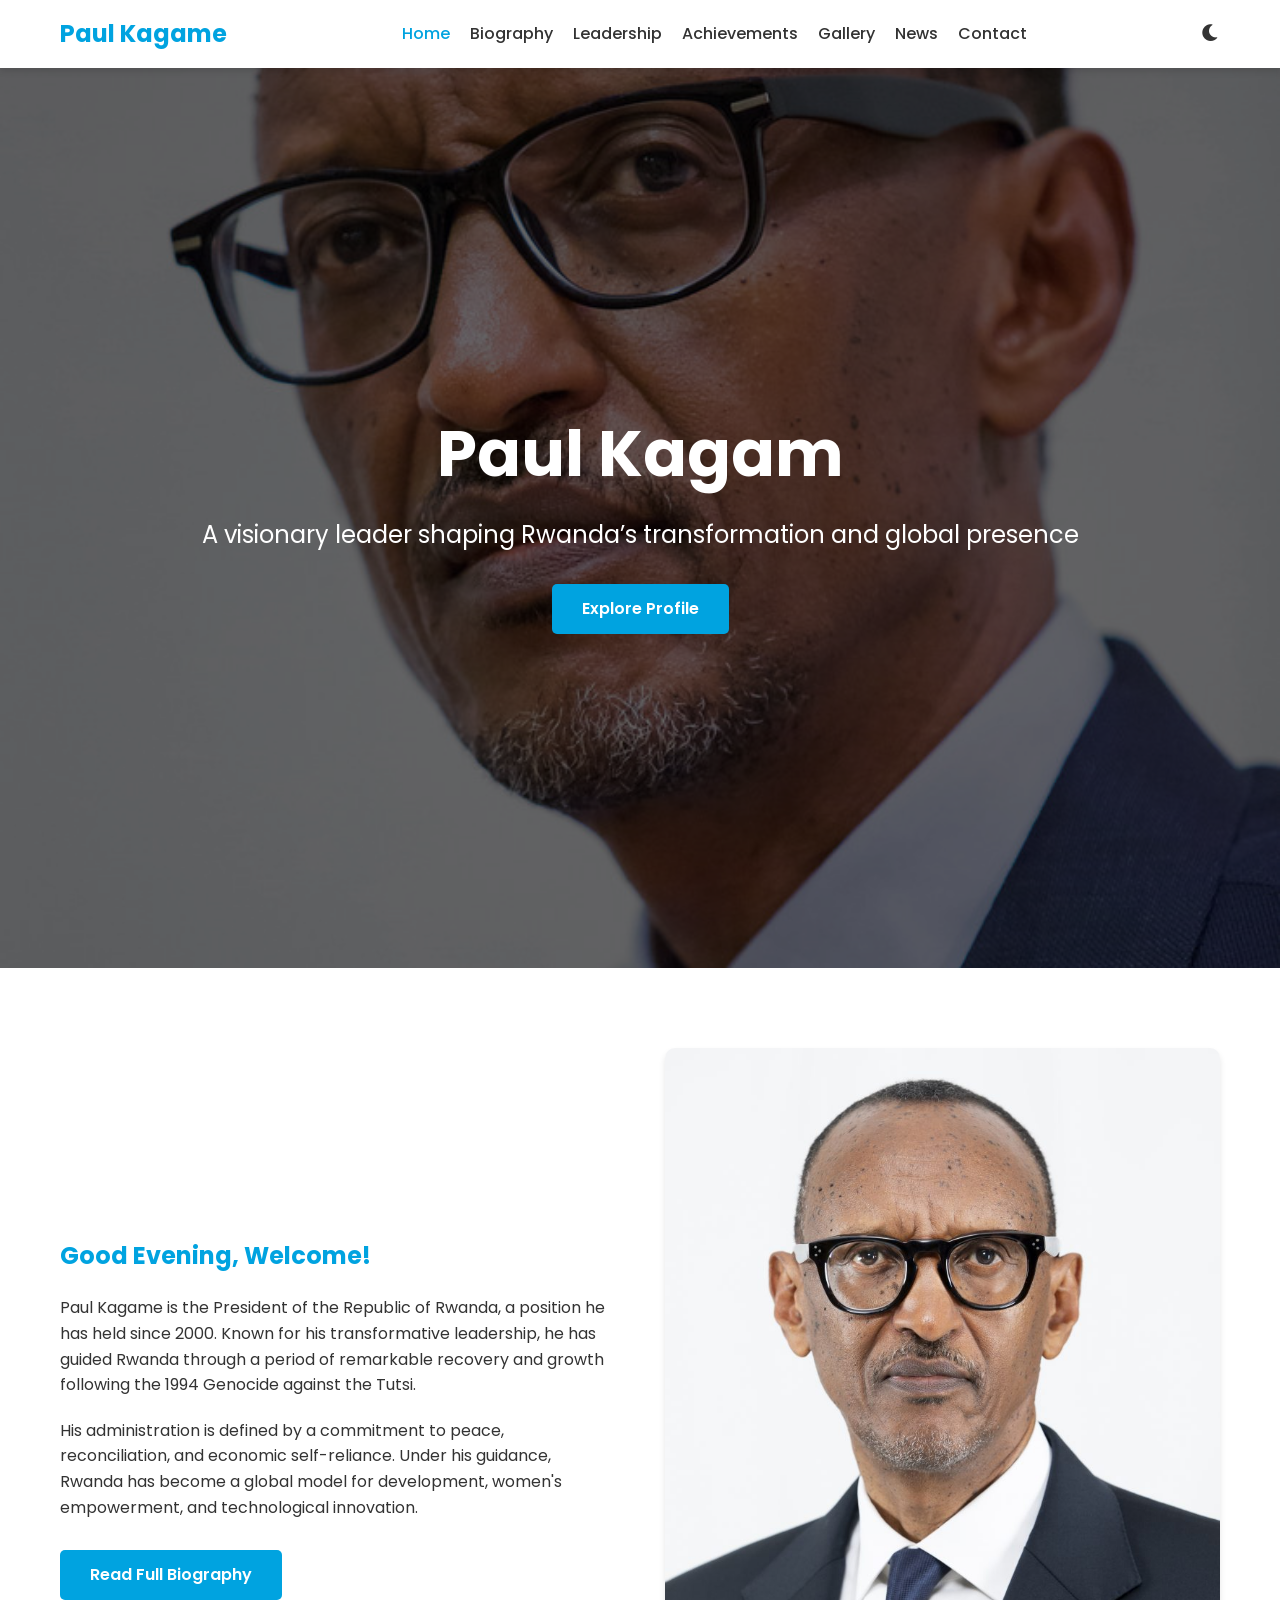
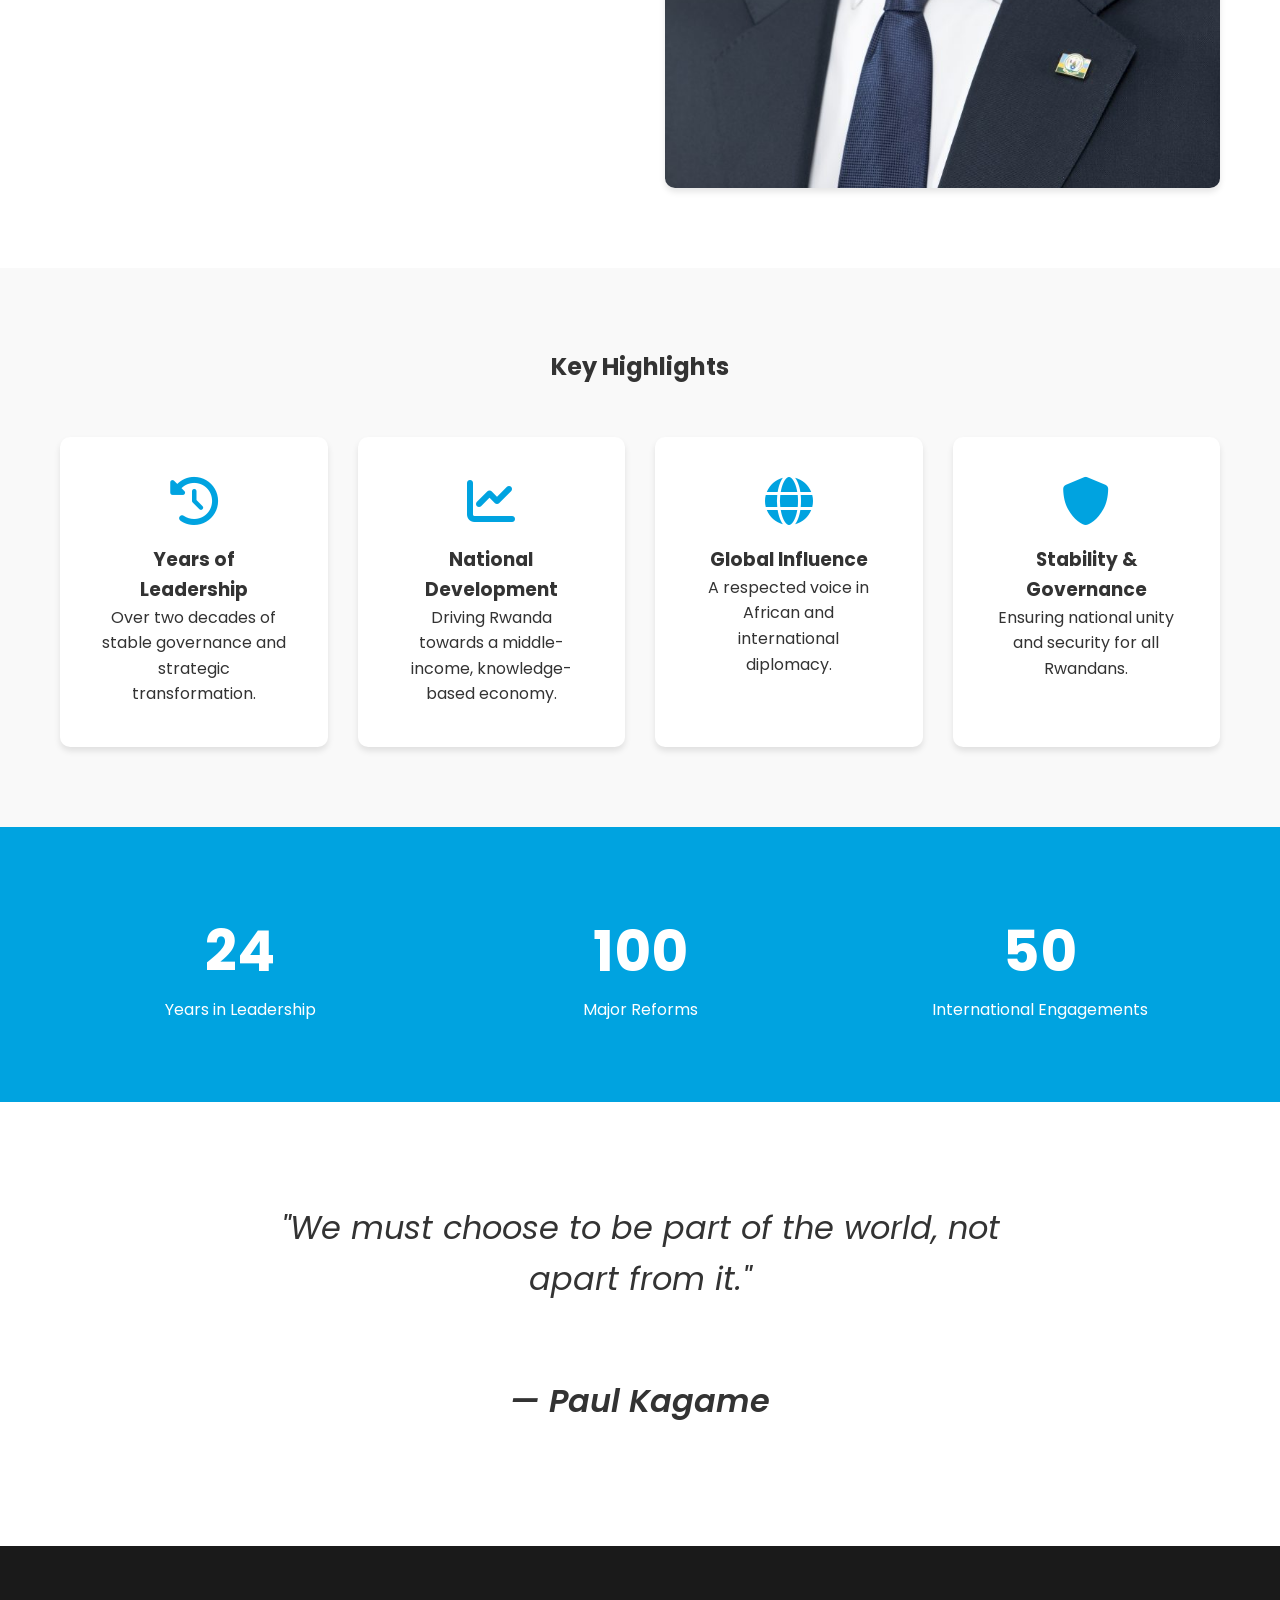
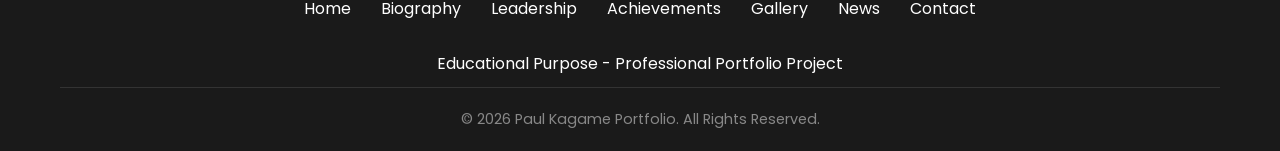
==== index.html @ 9ca7ed16 ""Initial"" ====
<!DOCTYPE html>
<html lang="en">
<head>
    <meta charset="UTF-8">
    <meta name="viewport" content="width=device-width, initial-scale=1.0">
    <title>Paul Kagame | President of Rwanda</title>
    <link rel="stylesheet" href="assets/css/style.css">
    <link href="https://fonts.googleapis.com/css2?family=Poppins:wght@300;400;500;600;700&display=swap" rel="stylesheet">
    <link rel="stylesheet" href="https://cdnjs.cloudflare.com/ajax/libs/font-awesome/6.0.0/css/all.min.css">
</head>
<body>

    <header>
        <div class="container">
            <nav>
                <div class="logo">Paul Kagame</div>
                <ul class="nav-links">
                    <li><a href="index.html" class="active">Home</a></li>
                    <li><a href="biography.html">Biography</a></li>
                    <li><a href="leadership.html">Leadership</a></li>
                    <li><a href="achievements.html">Achievements</a></li>
                    <li><a href="gallery.html">Gallery</a></li>
                    <li><a href="news.html">News</a></li>
                    <li><a href="contact.html">Contact</a></li>
                </ul>
                <div class="nav-controls">
                    <div id="theme-toggle"><i class="fas fa-moon"></i></div>
                    <div class="hamburger"><i class="fas fa-bars"></i></div>
                </div>
            </nav>
        </div>
    </header>

    <section class="hero" style="background-image: url('assets/images/0dr7gwy3WIJO.jpg');">
        <div class="hero-content">
            <h1 id="typing-text"></h1>
            <p>A visionary leader shaping Rwanda’s transformation and global presence</p>
            <a href="biography.html" class="btn">Explore Profile</a>
        </div>
    </section>

    <section class="intro reveal">
        <div class="container">
            <div class="intro-grid" style="display: grid; grid-template-columns: 1fr 1fr; gap: 50px; align-items: center; padding: 80px 0;">
                <div class="intro-text">
                    <h2 id="dynamic-greeting" style="color: var(--primary-color); margin-bottom: 20px;">Welcome</h2>
                    <p style="margin-bottom: 20px;">Paul Kagame is the President of the Republic of Rwanda, a position he has held since 2000. Known for his transformative leadership, he has guided Rwanda through a period of remarkable recovery and growth following the 1994 Genocide against the Tutsi.</p>
                    <p style="margin-bottom: 30px;">His administration is defined by a commitment to peace, reconciliation, and economic self-reliance. Under his guidance, Rwanda has become a global model for development, women's empowerment, and technological innovation.</p>
                    <a href="biography.html" class="btn">Read Full Biography</a>
                </div>
                <div class="intro-image">
                    <img src="assets/images/ZU34AkmT9CVb.jpeg" alt="Paul Kagame Portrait" style="border-radius: 10px; box-shadow: var(--shadow);">
                </div>
            </div>
        </div>
    </section>

    <section class="highlights reveal" style="background: var(--card-bg); padding: 80px 0;">
        <div class="container">
            <div class="section-title" style="text-align: center; margin-bottom: 50px;">
                <h2>Key Highlights</h2>
            </div>
            <div class="highlight-grid" style="display: grid; grid-template-columns: repeat(auto-fit, minmax(250px, 1fr)); gap: 30px;">
                <div class="card" style="padding: 40px; background: var(--bg-color); border-radius: 10px; text-align: center; box-shadow: var(--shadow);">
                    <i class="fas fa-history" style="font-size: 3rem; color: var(--primary-color); margin-bottom: 20px;"></i>
                    <h3>Years of Leadership</h3>
                    <p>Over two decades of stable governance and strategic transformation.</p>
                </div>
                <div class="card" style="padding: 40px; background: var(--bg-color); border-radius: 10px; text-align: center; box-shadow: var(--shadow);">
                    <i class="fas fa-chart-line" style="font-size: 3rem; color: var(--primary-color); margin-bottom: 20px;"></i>
                    <h3>National Development</h3>
                    <p>Driving Rwanda towards a middle-income, knowledge-based economy.</p>
                </div>
                <div class="card" style="padding: 40px; background: var(--bg-color); border-radius: 10px; text-align: center; box-shadow: var(--shadow);">
                    <i class="fas fa-globe" style="font-size: 3rem; color: var(--primary-color); margin-bottom: 20px;"></i>
                    <h3>Global Influence</h3>
                    <p>A respected voice in African and international diplomacy.</p>
                </div>
                <div class="card" style="padding: 40px; background: var(--bg-color); border-radius: 10px; text-align: center; box-shadow: var(--shadow);">
                    <i class="fas fa-shield-alt" style="font-size: 3rem; color: var(--primary-color); margin-bottom: 20px;"></i>
                    <h3>Stability & Governance</h3>
                    <p>Ensuring national unity and security for all Rwandans.</p>
                </div>
            </div>
        </div>
    </section>

    <section class="stats reveal" style="padding: 80px 0; background: var(--primary-color); color: #fff; text-align: center;">
        <div class="container">
            <div class="stats-grid" style="display: grid; grid-template-columns: repeat(auto-fit, minmax(200px, 1fr)); gap: 40px;">
                <div class="stat-item">
                    <h2 class="counter" data-target="24" style="font-size: 3.5rem;">0</h2>
                    <p>Years in Leadership</p>
                </div>
                <div class="stat-item">
                    <h2 class="counter" data-target="100" style="font-size: 3.5rem;">0</h2>
                    <p>Major Reforms</p>
                </div>
                <div class="stat-item">
                    <h2 class="counter" data-target="50" style="font-size: 3.5rem;">0</h2>
                    <p>International Engagements</p>
                </div>
            </div>
        </div>
    </section>

    <section class="quote reveal" style="padding: 100px 0; text-align: center; font-style: italic;">
        <div class="container">
            <blockquote style="font-size: 2rem; max-width: 800px; margin: 0 auto;">
                "We must choose to be part of the world, not apart from it."
                <footer style="background: transparent; color: var(--text-color); margin-top: 20px; font-weight: 600;">— Paul Kagame</footer>
            </blockquote>
        </div>
    </section>

    <footer>
        <div class="container">
            <div class="footer-links">
                <a href="index.html">Home</a>
                <a href="biography.html">Biography</a>
                <a href="leadership.html">Leadership</a>
                <a href="achievements.html">Achievements</a>
                <a href="gallery.html">Gallery</a>
                <a href="news.html">News</a>
                <a href="contact.html">Contact</a>
            </div>
            <p style="margin-bottom: 10px;">Educational Purpose - Professional Portfolio Project</p>
            <div class="footer-bottom">
                &copy; 2026 Paul Kagame Portfolio. All Rights Reserved.
            </div>
        </div>
    </footer>

    <div id="scroll-top"><i class="fas fa-arrow-up"></i></div>

    <script src="assets/js/main.js"></script>
    <script>
        // Typing Animation
        const typingText = document.getElementById('typing-text');
        const words = ["Paul Kagame", "President of the Republic of Rwanda"];
        let wordIndex = 0;
        let charIndex = 0;
        let isDeleting = false;

        function type() {
            const currentWord = words[wordIndex];
            if (isDeleting) {
                typingText.innerText = currentWord.substring(0, charIndex - 1);
                charIndex--;
            } else {
                typingText.innerText = currentWord.substring(0, charIndex + 1);
                charIndex++;
            }

            if (!isDeleting && charIndex === currentWord.length) {
                isDeleting = true;
                setTimeout(type, 2000);
            } else if (isDeleting && charIndex === 0) {
                isDeleting = false;
                wordIndex = (wordIndex + 1) % words.length;
                setTimeout(type, 500);
            } else {
                setTimeout(type, isDeleting ? 100 : 200);
            }
        }
        type();

        // Stats Counter
        const counters = document.querySelectorAll('.counter');
        const speed = 200;

        const startCounter = () => {
            counters.forEach(counter => {
                const updateCount = () => {
                    const target = +counter.getAttribute('data-target');
                    const count = +counter.innerText;
                    const inc = target / speed;

                    if (count < target) {
                        counter.innerText = Math.ceil(count + inc);
                        setTimeout(updateCount, 1);
                    } else {
                        counter.innerText = target;
                    }
                };
                updateCount();
            });
        };

        // Trigger counter when visible
        const observer = new IntersectionObserver((entries) => {
            if (entries[0].isIntersecting) {
                startCounter();
                observer.disconnect();
            }
        });
        observer.observe(document.querySelector('.stats'));
    </script>
</body>
</html>
---- assets/css/style.css ----
/* Paul Kagame Website - Global Styles */
:root {
    --primary-color: #00A3E0; /* Rwanda Flag Blue */
    --secondary-color: #FAD201; /* Rwanda Flag Yellow */
    --accent-color: #20603D; /* Rwanda Flag Green */
    --text-color: #333;
    --bg-color: #fff;
    --card-bg: #f9f9f9;
    --nav-bg: rgba(255, 255, 255, 0.95);
    --footer-bg: #1a1a1a;
    --footer-text: #fff;
    --transition: all 0.3s ease;
    --shadow: 0 4px 6px rgba(0, 0, 0, 0.1);
}

[data-theme="dark"] {
    --text-color: #f4f4f4;
    --bg-color: #121212;
    --card-bg: #1e1e1e;
    --nav-bg: rgba(18, 18, 18, 0.95);
    --shadow: 0 4px 6px rgba(0, 0, 0, 0.3);
}

* {
    margin: 0;
    padding: 0;
    box-sizing: border-box;
}

body {
    font-family: 'Poppins', sans-serif;
    line-height: 1.6;
    color: var(--text-color);
    background-color: var(--bg-color);
    transition: var(--transition);
}

a {
    text-decoration: none;
    color: inherit;
}

ul {
    list-style: none;
}

img {
    max-width: 100%;
    display: block;
}

.container {
    max-width: 1200px;
    margin: 0 auto;
    padding: 0 20px;
}

/* Header & Navigation */
header {
    position: sticky;
    top: 0;
    z-index: 1000;
    background: var(--nav-bg);
    box-shadow: var(--shadow);
    backdrop-filter: blur(10px);
}

nav {
    display: flex;
    justify-content: space-between;
    align-items: center;
    padding: 15px 0;
}

.logo {
    font-size: 1.5rem;
    font-weight: 700;
    color: var(--primary-color);
}

.nav-links {
    display: flex;
    gap: 20px;
}

.nav-links a {
    font-weight: 500;
    transition: var(--transition);
}

.nav-links a:hover, .nav-links a.active {
    color: var(--primary-color);
}

.nav-controls {
    display: flex;
    align-items: center;
    gap: 15px;
}

#theme-toggle {
    cursor: pointer;
    font-size: 1.2rem;
}

.hamburger {
    display: none;
    cursor: pointer;
    font-size: 1.5rem;
}

/* Hero Section */
.hero {
    height: 100vh;
    background-size: cover;
    background-position: center;
    display: flex;
    align-items: center;
    justify-content: center;
    text-align: center;
    color: #fff;
    position: relative;
}

.hero::before {
    content: '';
    position: absolute;
    top: 0;
    left: 0;
    width: 100%;
    height: 100%;
    background: rgba(0, 0, 0, 0.6);
}

.hero-content {
    position: relative;
    z-index: 1;
}

.hero h1 {
    font-size: 4rem;
    margin-bottom: 10px;
}

.hero p {
    font-size: 1.5rem;
    margin-bottom: 30px;
}

.btn {
    display: inline-block;
    padding: 12px 30px;
    background: var(--primary-color);
    color: #fff;
    border-radius: 5px;
    font-weight: 600;
    transition: var(--transition);
    border: none;
    cursor: pointer;
}

.btn:hover {
    background: #0082b3;
    transform: translateY(-3px);
}

/* Footer */
footer {
    background: var(--footer-bg);
    color: var(--footer-text);
    padding: 50px 0 20px;
    text-align: center;
}

.footer-links {
    display: flex;
    justify-content: center;
    gap: 30px;
    margin-bottom: 30px;
}

.footer-bottom {
    border-top: 1px solid #333;
    padding-top: 20px;
    font-size: 0.9rem;
    color: #888;
}

/* Responsive */
@media (max-width: 768px) {
    .nav-links {
        display: none;
        flex-direction: column;
        position: absolute;
        top: 100%;
        left: 0;
        width: 100%;
        background: var(--bg-color);
        padding: 20px;
        box-shadow: var(--shadow);
    }

    .nav-links.active {
        display: flex;
    }

    .hamburger {
        display: block;
    }

    .hero h1 {
        font-size: 2.5rem;
    }
}

/* Animations */
.reveal {
    opacity: 0;
    transform: translateY(30px);
    transition: all 0.8s ease-out;
}

.reveal.active {
    opacity: 1;
    transform: translateY(0);
}

/* Scroll to top */
#scroll-top {
    position: fixed;
    bottom: 30px;
    right: 30px;
    background: var(--primary-color);
    color: #fff;
    width: 45px;
    height: 45px;
    border-radius: 50%;
    display: none;
    align-items: center;
    justify-content: center;
    cursor: pointer;
    z-index: 1000;
    box-shadow: var(--shadow);
    transition: var(--transition);
}

#scroll-top:hover {
    transform: scale(1.1);
}
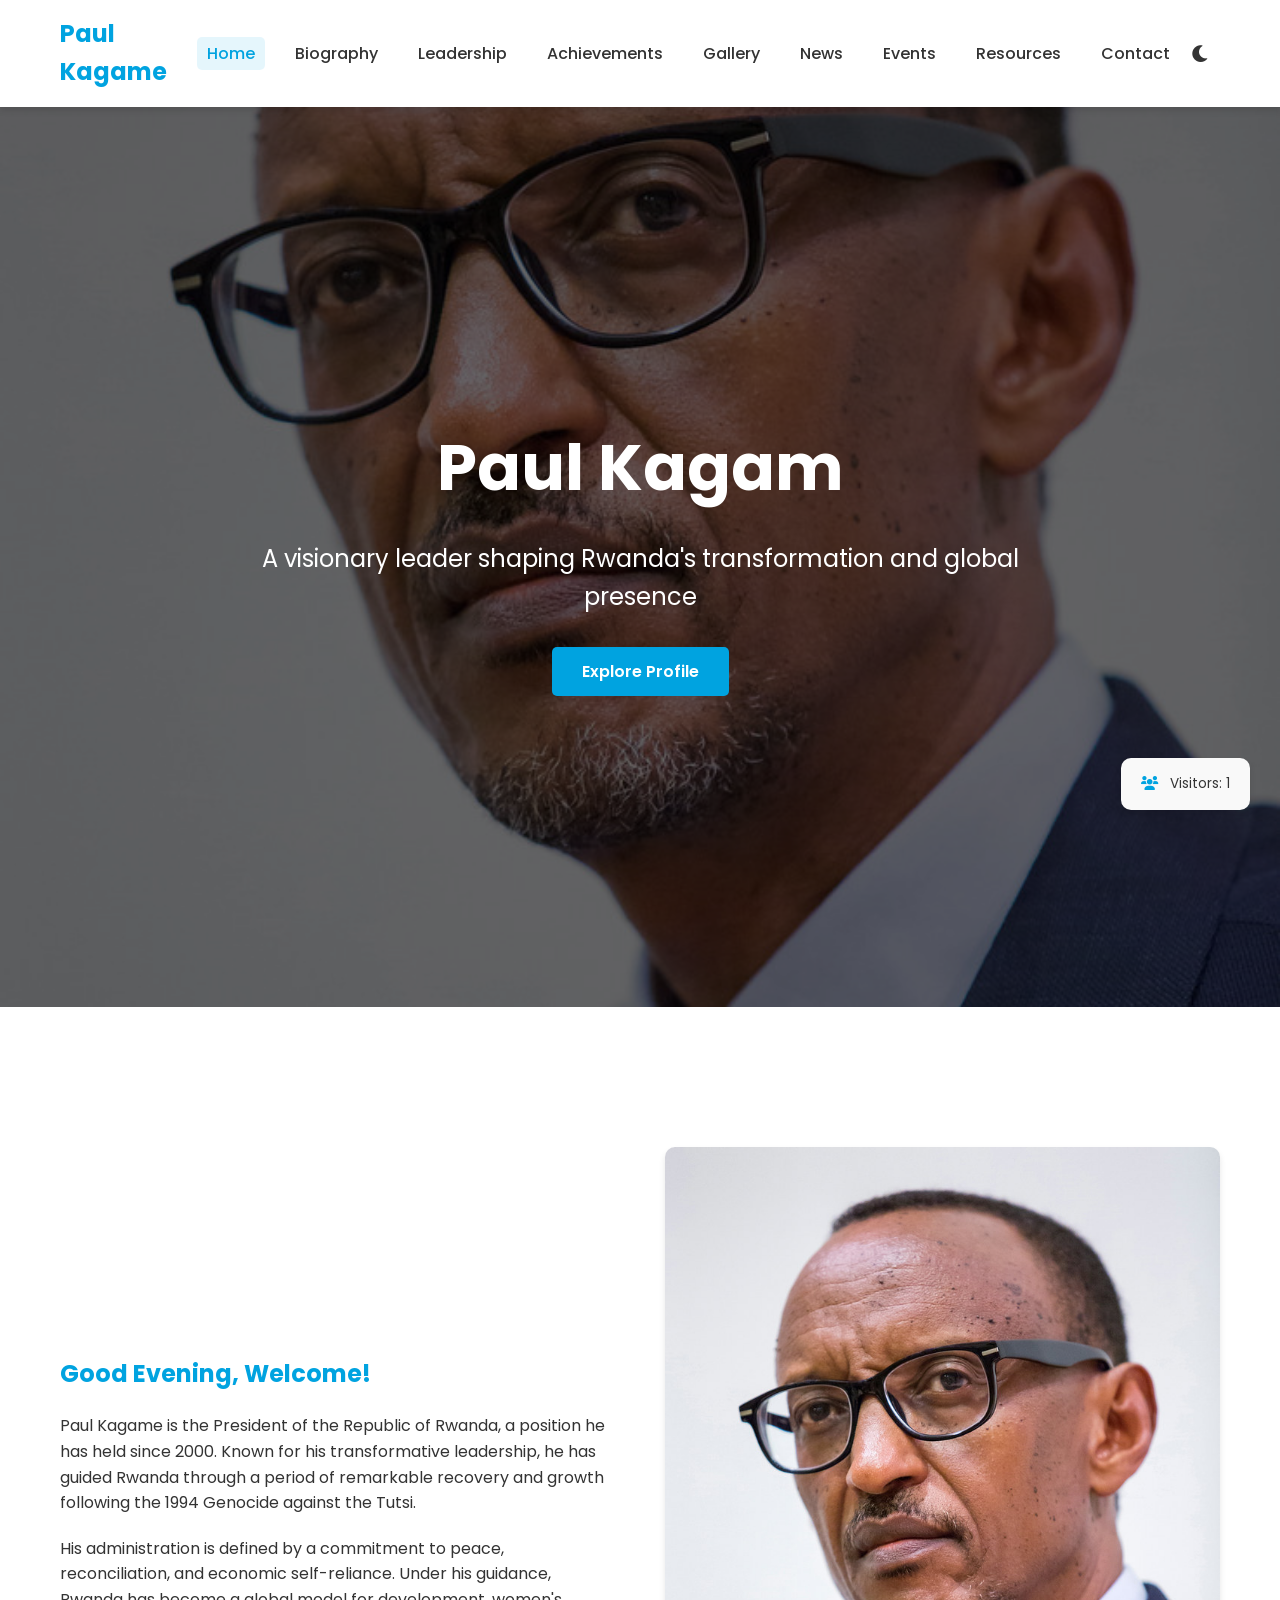
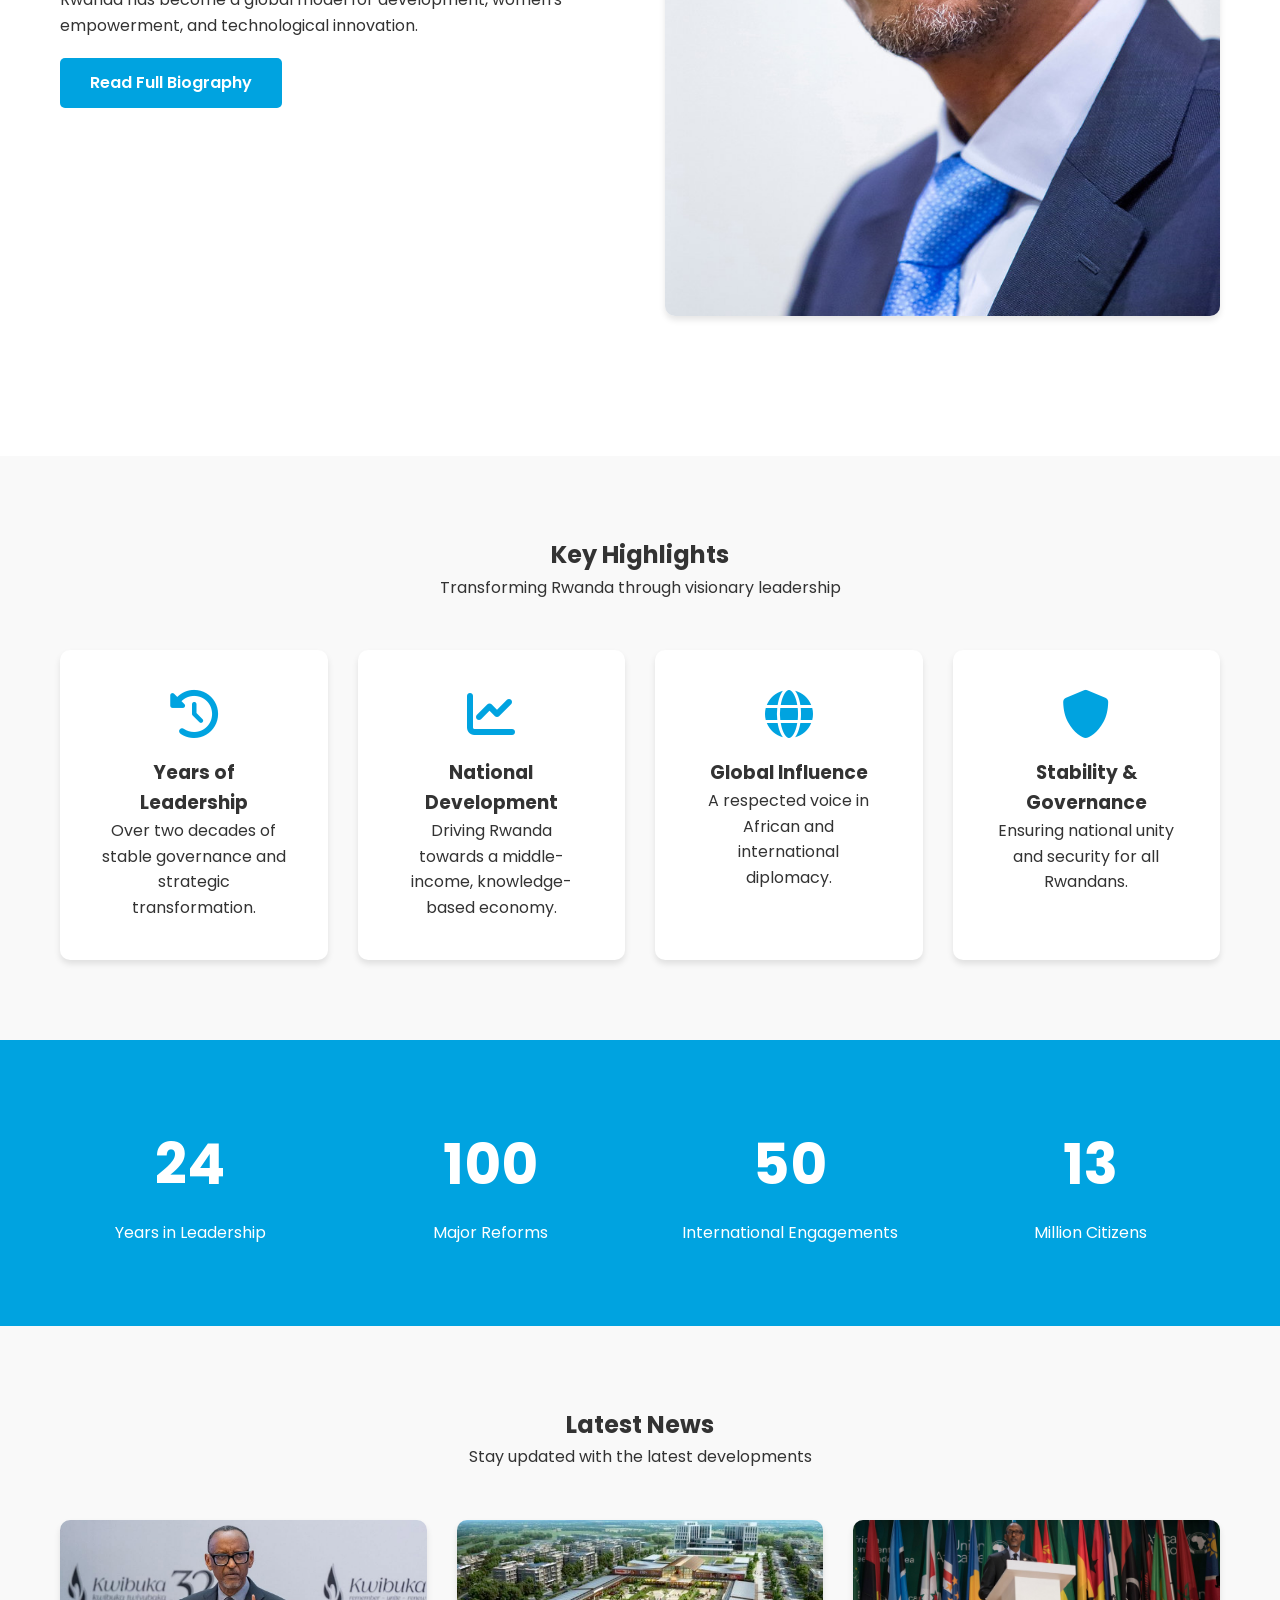
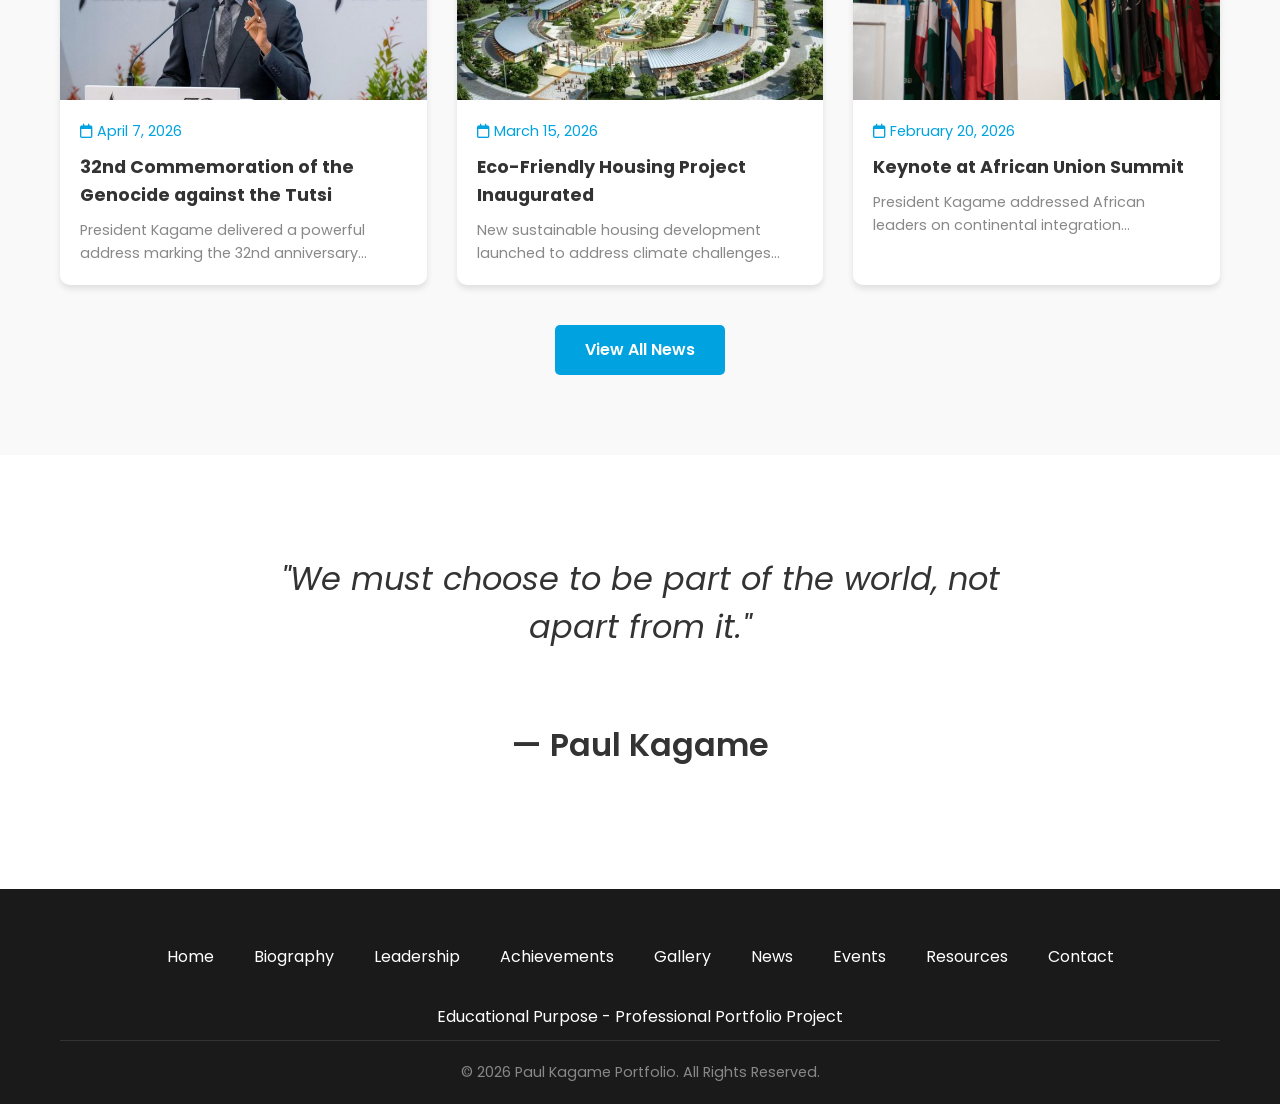
==== commit fb31eeeb: ""Final Updates"" ====
--- a/index.html
+++ b/index.html
@@ -7,6 +7,160 @@
     <link rel="stylesheet" href="assets/css/style.css">
     <link href="https://fonts.googleapis.com/css2?family=Poppins:wght@300;400;500;600;700&display=swap" rel="stylesheet">
     <link rel="stylesheet" href="https://cdnjs.cloudflare.com/ajax/libs/font-awesome/6.0.0/css/all.min.css">
+    <style>
+        .hero {
+            background-image: url('assets/images/0dr7gwy3WIJO.jpg');
+        }
+        .intro-grid {
+            display: grid;
+            grid-template-columns: 1fr 1fr;
+            gap: 50px;
+            align-items: center;
+            padding: 80px 0;
+        }
+        .intro-text h2 {
+            color: var(--primary-color);
+            margin-bottom: 20px;
+        }
+        .intro-text p {
+            margin-bottom: 20px;
+        }
+        .intro-image img {
+            border-radius: 10px;
+            box-shadow: var(--shadow);
+        }
+        .highlights {
+            background: var(--card-bg);
+            padding: 80px 0;
+        }
+        .section-title {
+            text-align: center;
+            margin-bottom: 50px;
+        }
+        .highlight-grid {
+            display: grid;
+            grid-template-columns: repeat(auto-fit, minmax(250px, 1fr));
+            gap: 30px;
+        }
+        .highlight-card {
+            padding: 40px;
+            background: var(--bg-color);
+            border-radius: 10px;
+            text-align: center;
+            box-shadow: var(--shadow);
+            transition: var(--transition);
+        }
+        .highlight-card:hover {
+            transform: translateY(-10px);
+            box-shadow: 0 10px 25px rgba(0, 0, 0, 0.15);
+        }
+        .highlight-card i {
+            font-size: 3rem;
+            color: var(--primary-color);
+            margin-bottom: 20px;
+        }
+        .stats {
+            padding: 80px 0;
+            background: var(--primary-color);
+            color: #fff;
+            text-align: center;
+        }
+        .stats-grid {
+            display: grid;
+            grid-template-columns: repeat(auto-fit, minmax(200px, 1fr));
+            gap: 40px;
+        }
+        .stat-item h2 {
+            font-size: 3.5rem;
+            margin-bottom: 10px;
+        }
+        .quote {
+            padding: 100px 0;
+            text-align: center;
+            font-style: italic;
+        }
+        .quote blockquote {
+            font-size: 2rem;
+            max-width: 800px;
+            margin: 0 auto;
+            line-height: 1.5;
+        }
+        .quote footer {
+            background: transparent;
+            color: var(--text-color);
+            margin-top: 20px;
+            font-weight: 600;
+            font-style: normal;
+        }
+        .latest-news {
+            padding: 80px 0;
+            background: var(--card-bg);
+        }
+        .news-preview-grid {
+            display: grid;
+            grid-template-columns: repeat(auto-fit, minmax(300px, 1fr));
+            gap: 30px;
+            margin-bottom: 40px;
+        }
+        .news-preview-card {
+            background: var(--bg-color);
+            border-radius: 10px;
+            overflow: hidden;
+            box-shadow: var(--shadow);
+            transition: var(--transition);
+        }
+        .news-preview-card:hover {
+            transform: translateY(-5px);
+            box-shadow: 0 10px 25px rgba(0, 0, 0, 0.15);
+        }
+        .news-preview-card img {
+            width: 100%;
+            height: 180px;
+            object-fit: cover;
+        }
+        .news-preview-content {
+            padding: 20px;
+        }
+        .news-preview-content .date {
+            color: var(--primary-color);
+            font-size: 0.9rem;
+            margin-bottom: 10px;
+        }
+        .news-preview-content h3 {
+            margin-bottom: 10px;
+            font-size: 1.1rem;
+        }
+        .news-preview-content p {
+            color: #888;
+            font-size: 0.9rem;
+        }
+        .visitor-counter {
+            position: fixed;
+            bottom: 90px;
+            right: 30px;
+            background: var(--card-bg);
+            padding: 15px 20px;
+            border-radius: 10px;
+            box-shadow: var(--shadow);
+            z-index: 999;
+            font-size: 0.85rem;
+        }
+        .visitor-counter i {
+            color: var(--primary-color);
+            margin-right: 8px;
+        }
+        @media (max-width: 768px) {
+            .intro-grid {
+                grid-template-columns: 1fr;
+            }
+            .quote blockquote {
+                font-size: 1.5rem;
+            }
+            .visitor-counter {
+                display: none;
+            }
+        }
+    </style>
 </head>
 <body>
 
@@ -21,6 +175,8 @@
                     <li><a href="achievements.html">Achievements</a></li>
                     <li><a href="gallery.html">Gallery</a></li>
                     <li><a href="news.html">News</a></li>
+                    <li><a href="events.html">Events</a></li>
+                    <li><a href="resources.html">Resources</a></li>
                     <li><a href="contact.html">Contact</a></li>
                 </ul>
                 <div class="nav-controls">
@@ -31,53 +187,54 @@
         </div>
     </header>
 
-    <section class="hero" style="background-image: url('assets/images/0dr7gwy3WIJO.jpg');">
+    <section class="hero">
         <div class="hero-content">
             <h1 id="typing-text"></h1>
-            <p>A visionary leader shaping Rwanda’s transformation and global presence</p>
+            <p>A visionary leader shaping Rwanda's transformation and global presence</p>
             <a href="biography.html" class="btn">Explore Profile</a>
         </div>
     </section>
 
     <section class="intro reveal">
         <div class="container">
-            <div class="intro-grid" style="display: grid; grid-template-columns: 1fr 1fr; gap: 50px; align-items: center; padding: 80px 0;">
+            <div class="intro-grid">
                 <div class="intro-text">
-                    <h2 id="dynamic-greeting" style="color: var(--primary-color); margin-bottom: 20px;">Welcome</h2>
-                    <p style="margin-bottom: 20px;">Paul Kagame is the President of the Republic of Rwanda, a position he has held since 2000. Known for his transformative leadership, he has guided Rwanda through a period of remarkable recovery and growth following the 1994 Genocide against the Tutsi.</p>
-                    <p style="margin-bottom: 30px;">His administration is defined by a commitment to peace, reconciliation, and economic self-reliance. Under his guidance, Rwanda has become a global model for development, women's empowerment, and technological innovation.</p>
+                    <h2 id="dynamic-greeting">Welcome</h2>
+                    <p>Paul Kagame is the President of the Republic of Rwanda, a position he has held since 2000. Known for his transformative leadership, he has guided Rwanda through a period of remarkable recovery and growth following the 1994 Genocide against the Tutsi.</p>
+                    <p>His administration is defined by a commitment to peace, reconciliation, and economic self-reliance. Under his guidance, Rwanda has become a global model for development, women's empowerment, and technological innovation.</p>
                     <a href="biography.html" class="btn">Read Full Biography</a>
                 </div>
                 <div class="intro-image">
-                    <img src="assets/images/ZU34AkmT9CVb.jpeg" alt="Paul Kagame Portrait" style="border-radius: 10px; box-shadow: var(--shadow);">
-                </div>
-            </div>
-        </div>
-    </section>
-
-    <section class="highlights reveal" style="background: var(--card-bg); padding: 80px 0;">
-        <div class="container">
-            <div class="section-title" style="text-align: center; margin-bottom: 50px;">
+                    <img src="assets/images/Propi.jpg" alt="Paul Kagame Portrait">
+                </div>
+            </div>
+        </div>
+    </section>
+
+    <section class="highlights reveal">
+        <div class="container">
+            <div class="section-title">
                 <h2>Key Highlights</h2>
-            </div>
-            <div class="highlight-grid" style="display: grid; grid-template-columns: repeat(auto-fit, minmax(250px, 1fr)); gap: 30px;">
-                <div class="card" style="padding: 40px; background: var(--bg-color); border-radius: 10px; text-align: center; box-shadow: var(--shadow);">
-                    <i class="fas fa-history" style="font-size: 3rem; color: var(--primary-color); margin-bottom: 20px;"></i>
+                <p>Transforming Rwanda through visionary leadership</p>
+            </div>
+            <div class="highlight-grid">
+                <div class="highlight-card">
+                    <i class="fas fa-history"></i>
                     <h3>Years of Leadership</h3>
                     <p>Over two decades of stable governance and strategic transformation.</p>
                 </div>
-                <div class="card" style="padding: 40px; background: var(--bg-color); border-radius: 10px; text-align: center; box-shadow: var(--shadow);">
-                    <i class="fas fa-chart-line" style="font-size: 3rem; color: var(--primary-color); margin-bottom: 20px;"></i>
+                <div class="highlight-card">
+                    <i class="fas fa-chart-line"></i>
                     <h3>National Development</h3>
                     <p>Driving Rwanda towards a middle-income, knowledge-based economy.</p>
                 </div>
-                <div class="card" style="padding: 40px; background: var(--bg-color); border-radius: 10px; text-align: center; box-shadow: var(--shadow);">
-                    <i class="fas fa-globe" style="font-size: 3rem; color: var(--primary-color); margin-bottom: 20px;"></i>
+                <div class="highlight-card">
+                    <i class="fas fa-globe"></i>
                     <h3>Global Influence</h3>
                     <p>A respected voice in African and international diplomacy.</p>
                 </div>
-                <div class="card" style="padding: 40px; background: var(--bg-color); border-radius: 10px; text-align: center; box-shadow: var(--shadow);">
-                    <i class="fas fa-shield-alt" style="font-size: 3rem; color: var(--primary-color); margin-bottom: 20px;"></i>
+                <div class="highlight-card">
+                    <i class="fas fa-shield-alt"></i>
                     <h3>Stability & Governance</h3>
                     <p>Ensuring national unity and security for all Rwandans.</p>
                 </div>
@@ -85,30 +242,72 @@
         </div>
     </section>
 
-    <section class="stats reveal" style="padding: 80px 0; background: var(--primary-color); color: #fff; text-align: center;">
-        <div class="container">
-            <div class="stats-grid" style="display: grid; grid-template-columns: repeat(auto-fit, minmax(200px, 1fr)); gap: 40px;">
+    <section class="stats reveal">
+        <div class="container">
+            <div class="stats-grid">
                 <div class="stat-item">
-                    <h2 class="counter" data-target="24" style="font-size: 3.5rem;">0</h2>
+                    <h2 class="counter" data-target="24">0</h2>
                     <p>Years in Leadership</p>
                 </div>
                 <div class="stat-item">
-                    <h2 class="counter" data-target="100" style="font-size: 3.5rem;">0</h2>
+                    <h2 class="counter" data-target="100">0</h2>
                     <p>Major Reforms</p>
                 </div>
                 <div class="stat-item">
-                    <h2 class="counter" data-target="50" style="font-size: 3.5rem;">0</h2>
+                    <h2 class="counter" data-target="50">0</h2>
                     <p>International Engagements</p>
                 </div>
-            </div>
-        </div>
-    </section>
-
-    <section class="quote reveal" style="padding: 100px 0; text-align: center; font-style: italic;">
-        <div class="container">
-            <blockquote style="font-size: 2rem; max-width: 800px; margin: 0 auto;">
+                <div class="stat-item">
+                    <h2 class="counter" data-target="13">0</h2>
+                    <p>Million Citizens</p>
+                </div>
+            </div>
+        </div>
+    </section>
+
+    <section class="latest-news reveal">
+        <div class="container">
+            <div class="section-title">
+                <h2>Latest News</h2>
+                <p>Stay updated with the latest developments</p>
+            </div>
+            <div class="news-preview-grid">
+                <div class="news-preview-card">
+                    <img src="assets/images/Kwibuka32.jpg" alt="News">
+                    <div class="news-preview-content">
+                        <div class="date"><i class="far fa-calendar"></i> April 7, 2026</div>
+                        <h3>32nd Commemoration of the Genocide against the Tutsi</h3>
+                        <p>President Kagame delivered a powerful address marking the 32nd anniversary...</p>
+                    </div>
+                </div>
+                <div class="news-preview-card">
+                    <img src="assets/images/Eco-Friendly Housing Projects.jpg" alt="News">
+                    <div class="news-preview-content">
+                        <div class="date"><i class="far fa-calendar"></i> March 15, 2026</div>
+                        <h3>Eco-Friendly Housing Project Inaugurated</h3>
+                        <p>New sustainable housing development launched to address climate challenges...</p>
+                    </div>
+                </div>
+                <div class="news-preview-card">
+                    <img src="assets/images/Keynote Address at the African Union Summit.jpg" alt="News">
+                    <div class="news-preview-content">
+                        <div class="date"><i class="far fa-calendar"></i> February 20, 2026</div>
+                        <h3>Keynote at African Union Summit</h3>
+                        <p>President Kagame addressed African leaders on continental integration...</p>
+                    </div>
+                </div>
+            </div>
+            <div style="text-align: center;">
+                <a href="news.html" class="btn">View All News</a>
+            </div>
+        </div>
+    </section>
+
+    <section class="quote reveal">
+        <div class="container">
+            <blockquote>
                 "We must choose to be part of the world, not apart from it."
-                <footer style="background: transparent; color: var(--text-color); margin-top: 20px; font-weight: 600;">— Paul Kagame</footer>
+                <footer>— Paul Kagame</footer>
             </blockquote>
         </div>
     </section>
@@ -122,6 +321,8 @@
                 <a href="achievements.html">Achievements</a>
                 <a href="gallery.html">Gallery</a>
                 <a href="news.html">News</a>
+                <a href="events.html">Events</a>
+                <a href="resources.html">Resources</a>
                 <a href="contact.html">Contact</a>
             </div>
             <p style="margin-bottom: 10px;">Educational Purpose - Professional Portfolio Project</p>
@@ -132,6 +333,10 @@
     </footer>
 
     <div id="scroll-top"><i class="fas fa-arrow-up"></i></div>
+
+    <div class="visitor-counter" id="visitorCounter">
+        <i class="fas fa-users"></i> Visitors: <span id="visitorCount">0</span>
+    </div>
 
     <script src="assets/js/main.js"></script>
     <script>
@@ -195,6 +400,15 @@
             }
         });
         observer.observe(document.querySelector('.stats'));
+
+        // Update visitor counter display
+        function updateVisitorDisplay() {
+            const stats = getVisitorStats();
+            document.getElementById('visitorCount').textContent = stats.totalVisits;
+        }
+        
+        // Call after a short delay to ensure main.js has loaded
+        setTimeout(updateVisitorDisplay, 500);
     </script>
 </body>
 </html>
--- a/assets/css/style.css
+++ b/assets/css/style.css
@@ -86,10 +86,13 @@
 .nav-links a {
     font-weight: 500;
     transition: var(--transition);
+    padding: 5px 10px;
+    border-radius: 5px;
 }
 
 .nav-links a:hover, .nav-links a.active {
     color: var(--primary-color);
+    background: rgba(0, 163, 224, 0.1);
 }
 
 .nav-controls {
@@ -101,12 +104,33 @@
 #theme-toggle {
     cursor: pointer;
     font-size: 1.2rem;
+    width: 40px;
+    height: 40px;
+    display: flex;
+    align-items: center;
+    justify-content: center;
+    border-radius: 50%;
+    transition: var(--transition);
+}
+
+#theme-toggle:hover {
+    background: rgba(0, 163, 224, 0.1);
 }
 
 .hamburger {
     display: none;
     cursor: pointer;
     font-size: 1.5rem;
+    width: 40px;
+    height: 40px;
+    align-items: center;
+    justify-content: center;
+    border-radius: 5px;
+    transition: var(--transition);
+}
+
+.hamburger:hover {
+    background: rgba(0, 163, 224, 0.1);
 }
 
 /* Hero Section */
@@ -135,11 +159,14 @@
 .hero-content {
     position: relative;
     z-index: 1;
+    max-width: 800px;
+    padding: 0 20px;
 }
 
 .hero h1 {
     font-size: 4rem;
-    margin-bottom: 10px;
+    margin-bottom: 20px;
+    min-height: 80px;
 }
 
 .hero p {
@@ -147,6 +174,17 @@
     margin-bottom: 30px;
 }
 
+/* Page Header */
+.page-header {
+    background: linear-gradient(135deg, var(--card-bg), var(--bg-color));
+}
+
+.page-header h1 {
+    font-size: 3rem;
+    margin-bottom: 10px;
+}
+
+/* Buttons */
 .btn {
     display: inline-block;
     padding: 12px 30px;
@@ -157,11 +195,13 @@
     transition: var(--transition);
     border: none;
     cursor: pointer;
+    text-align: center;
 }
 
 .btn:hover {
     background: #0082b3;
     transform: translateY(-3px);
+    box-shadow: 0 5px 15px rgba(0, 163, 224, 0.3);
 }
 
 /* Footer */
@@ -175,8 +215,18 @@
 .footer-links {
     display: flex;
     justify-content: center;
-    gap: 30px;
+    gap: 20px;
     margin-bottom: 30px;
+    flex-wrap: wrap;
+}
+
+.footer-links a {
+    transition: var(--transition);
+    padding: 5px 10px;
+}
+
+.footer-links a:hover {
+    color: var(--primary-color);
 }
 
 .footer-bottom {
@@ -184,45 +234,6 @@
     padding-top: 20px;
     font-size: 0.9rem;
     color: #888;
-}
-
-/* Responsive */
-@media (max-width: 768px) {
-    .nav-links {
-        display: none;
-        flex-direction: column;
-        position: absolute;
-        top: 100%;
-        left: 0;
-        width: 100%;
-        background: var(--bg-color);
-        padding: 20px;
-        box-shadow: var(--shadow);
-    }
-
-    .nav-links.active {
-        display: flex;
-    }
-
-    .hamburger {
-        display: block;
-    }
-
-    .hero h1 {
-        font-size: 2.5rem;
-    }
-}
-
-/* Animations */
-.reveal {
-    opacity: 0;
-    transform: translateY(30px);
-    transition: all 0.8s ease-out;
-}
-
-.reveal.active {
-    opacity: 1;
-    transform: translateY(0);
 }
 
 /* Scroll to top */
@@ -246,4 +257,167 @@
 
 #scroll-top:hover {
     transform: scale(1.1);
-}
+    background: #0082b3;
+}
+
+/* Animations */
+.reveal {
+    opacity: 0;
+    transform: translateY(30px);
+    transition: all 0.8s ease-out;
+}
+
+.reveal.active {
+    opacity: 1;
+    transform: translateY(0);
+}
+
+/* Card Styles */
+.card {
+    background: var(--card-bg);
+    border-radius: 10px;
+    padding: 30px;
+    box-shadow: var(--shadow);
+    transition: var(--transition);
+}
+
+.card:hover {
+    transform: translateY(-5px);
+    box-shadow: 0 8px 15px rgba(0, 0, 0, 0.15);
+}
+
+/* Section Styles */
+section {
+    padding: 60px 0;
+}
+
+/* Responsive */
+@media (max-width: 992px) {
+    .nav-links {
+        display: none;
+        flex-direction: column;
+        position: absolute;
+        top: 100%;
+        left: 0;
+        width: 100%;
+        background: var(--bg-color);
+        padding: 20px;
+        box-shadow: var(--shadow);
+        gap: 10px;
+    }
+
+    .nav-links.active {
+        display: flex;
+    }
+
+    .nav-links a {
+        padding: 10px 15px;
+        border-radius: 5px;
+    }
+
+    .hamburger {
+        display: flex;
+    }
+
+    .hero h1 {
+        font-size: 2.5rem;
+    }
+
+    .hero p {
+        font-size: 1.2rem;
+    }
+
+    .page-header h1 {
+        font-size: 2rem;
+    }
+}
+
+@media (max-width: 768px) {
+    .hero h1 {
+        font-size: 2rem;
+    }
+
+    .hero p {
+        font-size: 1rem;
+    }
+
+    .btn {
+        padding: 10px 20px;
+        font-size: 0.9rem;
+    }
+
+    .footer-links {
+        gap: 10px;
+    }
+
+    .footer-links a {
+        font-size: 0.9rem;
+    }
+}
+
+/* Loading Animation */
+@keyframes fadeIn {
+    from {
+        opacity: 0;
+        transform: translateY(20px);
+    }
+    to {
+        opacity: 1;
+        transform: translateY(0);
+    }
+}
+
+.fade-in {
+    animation: fadeIn 0.6s ease-out;
+}
+
+/* Custom Scrollbar */
+::-webkit-scrollbar {
+    width: 10px;
+}
+
+::-webkit-scrollbar-track {
+    background: var(--bg-color);
+}
+
+::-webkit-scrollbar-thumb {
+    background: var(--primary-color);
+    border-radius: 5px;
+}
+
+::-webkit-scrollbar-thumb:hover {
+    background: #0082b3;
+}
+
+/* Selection Color */
+::selection {
+    background: var(--primary-color);
+    color: #fff;
+}
+
+/* Focus Styles for Accessibility */
+a:focus, button:focus, input:focus, textarea:focus {
+    outline: 2px solid var(--primary-color);
+    outline-offset: 2px;
+}
+
+/* Print Styles */
+@media print {
+    header, footer, #scroll-top, .nav-controls {
+        display: none !important;
+    }
+    
+    body {
+        color: #000;
+        background: #fff;
+    }
+    
+    .hero {
+        height: auto;
+        color: #000;
+    }
+    
+    .hero::before {
+        display: none;
+    }
+}
